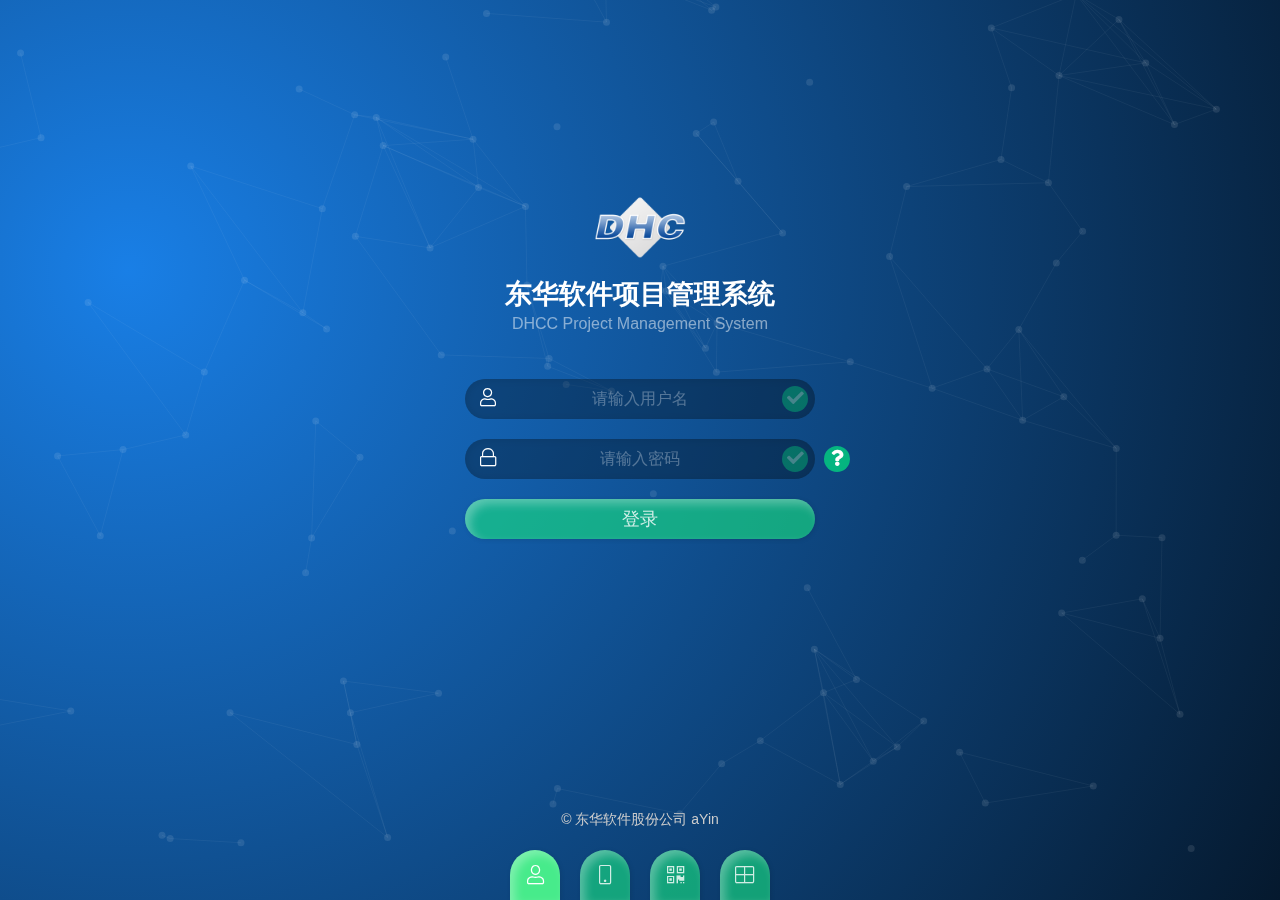
==== index.html @ ca3b8bf4 "1st" ====
<!DOCTYPE html><html id=html><head><meta charset=utf-8><meta name=viewport content="width=device-width,initial-scale=1"><title>platform-vue</title><link href=./static/css/app.03e538cd4ba1bafe21b350484e2f2321.css rel=stylesheet></head><body class=""><div id=app></div><script type=text/javascript src=./static/js/manifest.3ad1d5771e9b13dbdad2.js></script><script type=text/javascript src=./static/js/vendor.7dfbe0b3d323d50133dd.js></script><script type=text/javascript src=./static/js/app.8a135e2352a2c0d164d2.js></script></body></html>
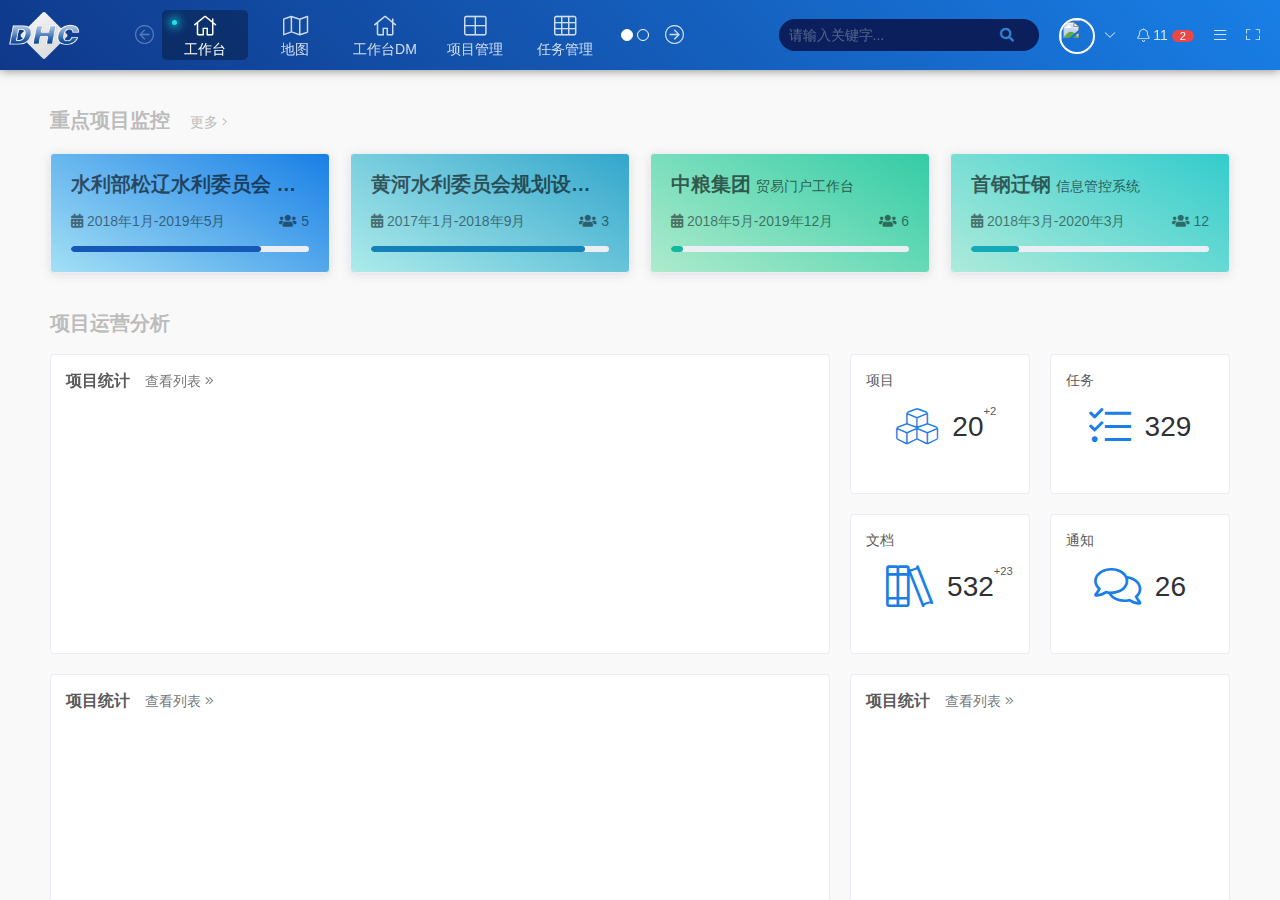
==== commit 8c923c02: "update" ====
--- a/index.html
+++ b/index.html
@@ -1 +1 @@
-<!DOCTYPE html><html id=html><head><meta charset=utf-8><meta name=viewport content="width=device-width,initial-scale=1"><title>platform-vue</title><link href=./static/css/app.03e538cd4ba1bafe21b350484e2f2321.css rel=stylesheet></head><body class=""><div id=app></div><script type=text/javascript src=./static/js/manifest.3ad1d5771e9b13dbdad2.js></script><script type=text/javascript src=./static/js/vendor.7dfbe0b3d323d50133dd.js></script><script type=text/javascript src=./static/js/app.8a135e2352a2c0d164d2.js></script></body></html>+<!DOCTYPE html><html id=html><head><meta charset=utf-8><meta name=viewport content="width=device-width,initial-scale=1"><title>platform-vue</title><link href=./static/css/app.03e538cd4ba1bafe21b350484e2f2321.css rel=stylesheet></head><body class=""><div id=app></div><script type=text/javascript src=./static/js/manifest.3ad1d5771e9b13dbdad2.js></script><script type=text/javascript src=./static/js/vendor.7dfbe0b3d323d50133dd.js></script><script type=text/javascript src=./static/js/app.1fdb4a7b68e3d9d67a6b.js></script></body></html>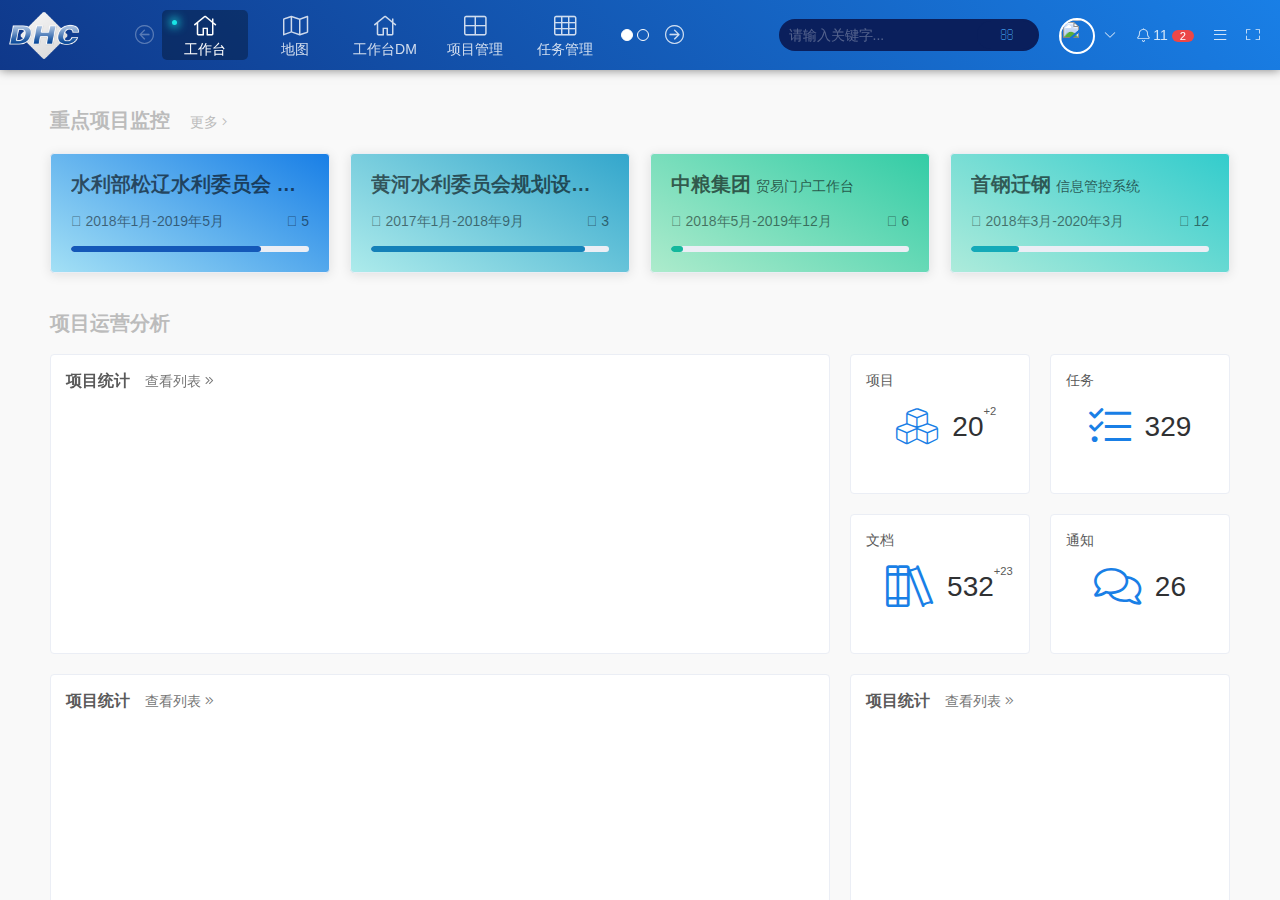
==== commit 2819641b: "minisize" ====
--- a/index.html
+++ b/index.html
@@ -1 +1 @@
-<!DOCTYPE html><html id=html><head><meta charset=utf-8><meta name=viewport content="width=device-width,initial-scale=1"><title>platform-vue</title><link href=./static/css/app.03e538cd4ba1bafe21b350484e2f2321.css rel=stylesheet></head><body class=""><div id=app></div><script type=text/javascript src=./static/js/manifest.3ad1d5771e9b13dbdad2.js></script><script type=text/javascript src=./static/js/vendor.7dfbe0b3d323d50133dd.js></script><script type=text/javascript src=./static/js/app.1fdb4a7b68e3d9d67a6b.js></script></body></html>+<!DOCTYPE html><html id=html><head><meta charset=utf-8><meta name=viewport content="width=device-width,initial-scale=1"><title>platform-vue</title><link href=./static/css/app.44466fcb1b627cec5bf1b1f114eac44b.css rel=stylesheet></head><body class=""><div id=app></div><script type=text/javascript src=./static/js/manifest.3ad1d5771e9b13dbdad2.js></script><script type=text/javascript src=./static/js/vendor.7dfbe0b3d323d50133dd.js></script><script type=text/javascript src=./static/js/app.9a8ea5e6fc4f17d0d705.js></script></body></html>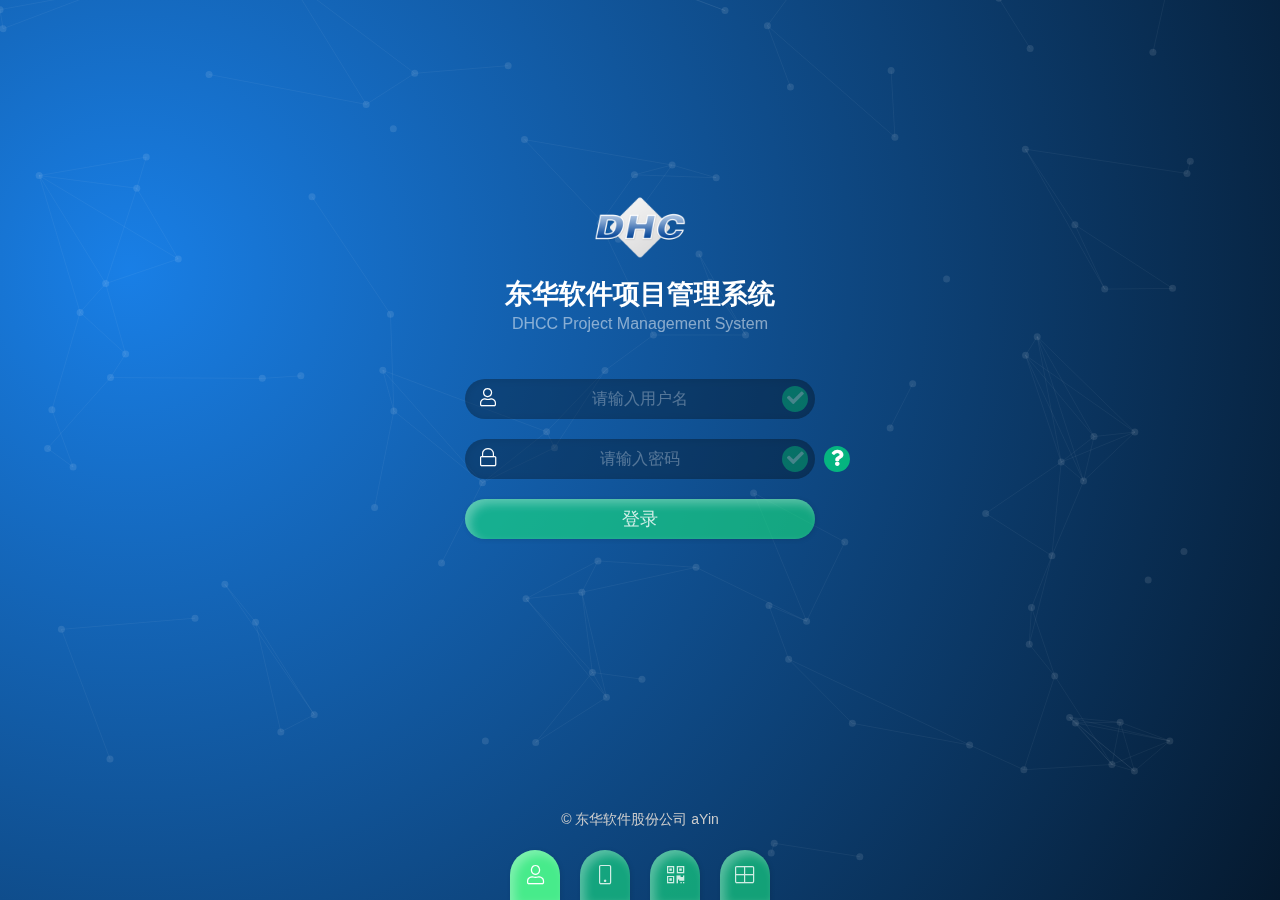
==== commit 572bb6ba: "update" ====
--- a/index.html
+++ b/index.html
@@ -1 +1 @@
-<!DOCTYPE html><html id=html><head><meta charset=utf-8><meta name=viewport content="width=device-width,initial-scale=1"><title>platform-vue</title><link href=./static/css/app.44466fcb1b627cec5bf1b1f114eac44b.css rel=stylesheet></head><body class=""><div id=app></div><script type=text/javascript src=./static/js/manifest.3ad1d5771e9b13dbdad2.js></script><script type=text/javascript src=./static/js/vendor.7dfbe0b3d323d50133dd.js></script><script type=text/javascript src=./static/js/app.9a8ea5e6fc4f17d0d705.js></script></body></html>+<!DOCTYPE html><html id=html><head><meta charset=utf-8><meta name=viewport content="width=device-width,initial-scale=1"><title>platform-vue</title><link href=./static/css/app.552d13c57de06af79cac32b065b6e4fc.css rel=stylesheet></head><body class=""><div id=app></div><script type=text/javascript src=./static/js/manifest.3ad1d5771e9b13dbdad2.js></script><script type=text/javascript src=./static/js/vendor.8e5dad9257a484589ea3.js></script><script type=text/javascript src=./static/js/app.b79bc087562f0fadb1c0.js></script></body></html>